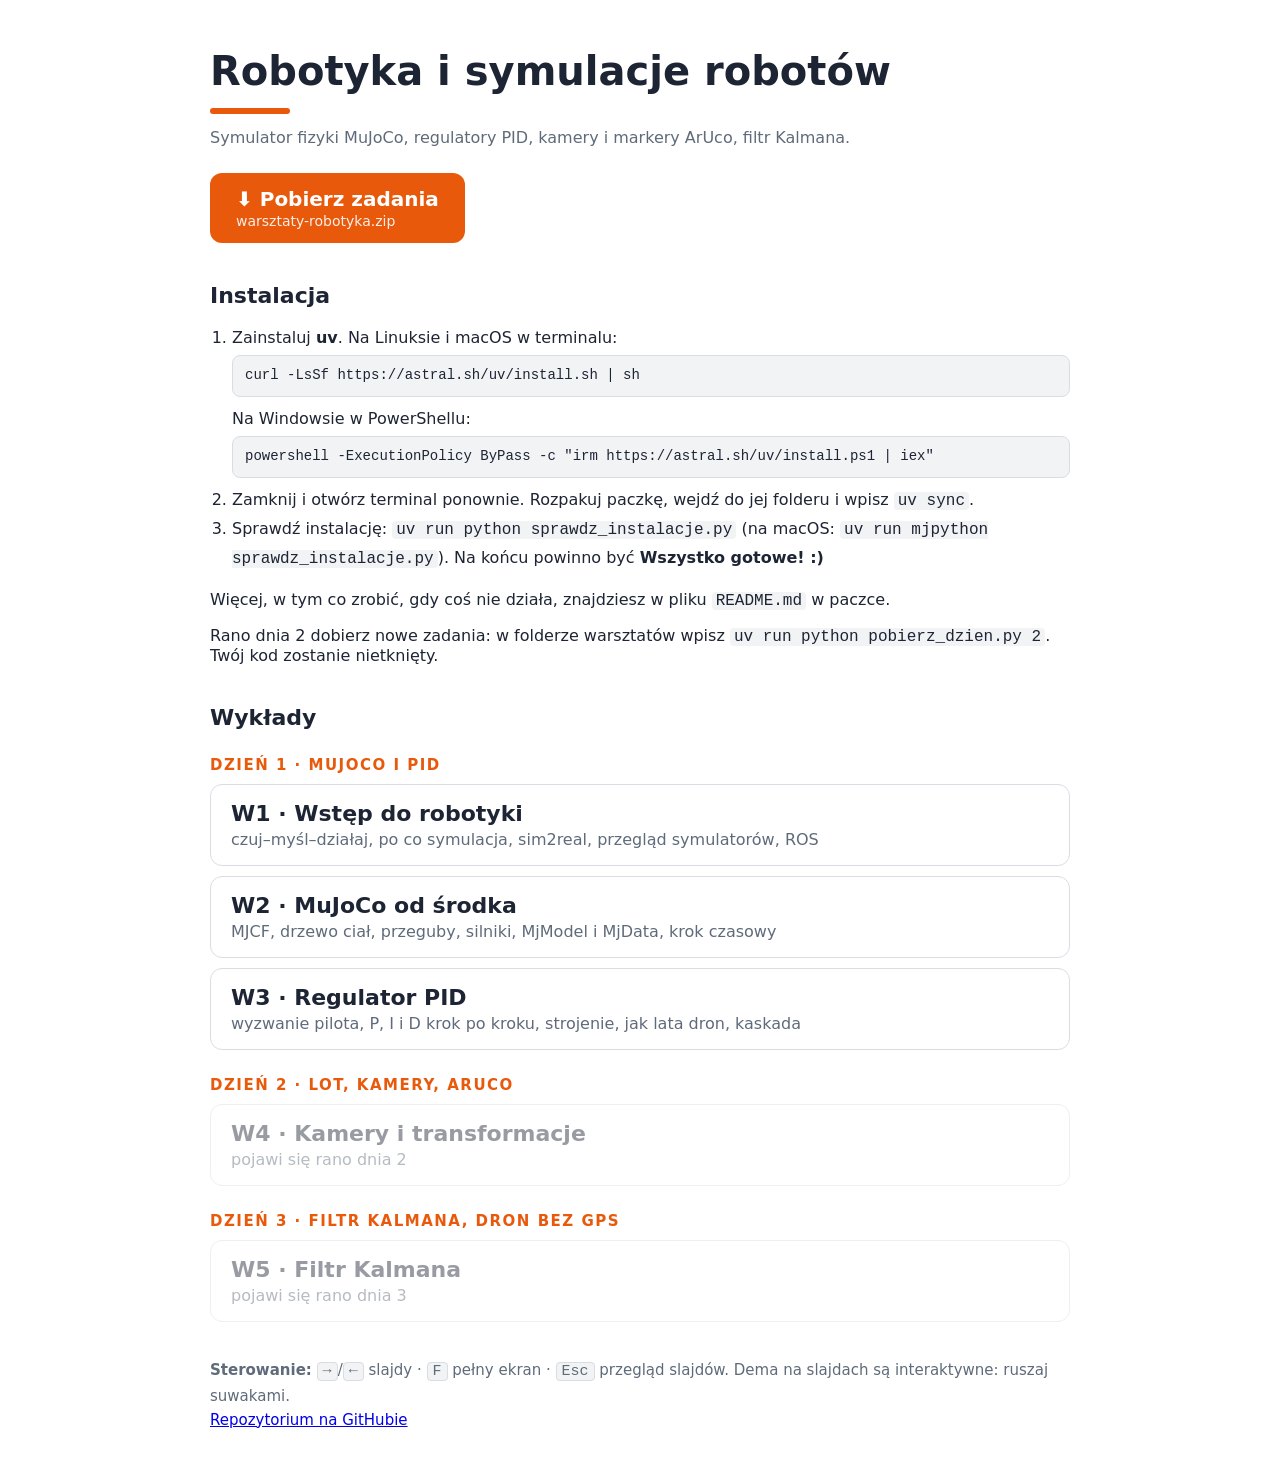
==== docs/index.html @ e94f33af "Strona z wykładami dnia 1" ====
<!doctype html>
<html lang="pl">
<head>
  <meta charset="utf-8">
  <meta name="viewport" content="width=device-width, initial-scale=1">
  <title>Robotyka i symulacje robotów</title>
  <link rel="stylesheet" href="wspolne/motyw.css">
  <style>
    html, body { background: #fff; }
    body { font-family: var(--font); color: var(--tekst); margin: 0; padding: 48px 16px; overflow-wrap: anywhere; }
    main { max-width: 860px; margin: 0 auto; }
    h1 { font-size: clamp(30px, 6vw, 40px); margin: 0 0 6px; }
    h1::after { content: ""; display: block; width: 80px; height: 6px; background: var(--akcent); border-radius: 3px; margin-top: 14px; }
    h2 { font-size: 22px; margin: 40px 0 8px; }
    .podtytul { color: var(--szary); margin: 14px 0 0; }
    .pobierz { display: inline-block; margin-top: 26px; background: var(--akcent); color: #fff; text-decoration: none;
               font-weight: 700; font-size: 20px; padding: 14px 26px; border-radius: 12px; }
    .pobierz:hover { filter: brightness(1.08); }
    .pobierz small { display: block; font-weight: 400; font-size: 14px; opacity: .9; margin-top: 2px; }
    .dzien { margin-top: 26px; font-weight: 700; letter-spacing: .1em; text-transform: uppercase; color: var(--akcent); font-size: 15px; }
    .wyklad { display: block; text-decoration: none; color: inherit; border: 1px solid var(--linia); border-radius: 12px;
              padding: 16px 20px; margin-top: 10px; background: #fff; }
    a.wyklad:hover { border-color: var(--akcent); }
    .wyklad b { font-size: 22px; }
    .wyklad span { display: block; color: var(--szary); margin-top: 4px; }
    .brak { opacity: .45; }
    ol { line-height: 1.7; padding-left: 22px; }
    pre { background: var(--kod-tlo); border: 1px solid var(--linia); border-radius: 8px; padding: 8px 12px; overflow-x: auto;
          font-family: var(--mono); font-size: 14px; margin: 4px 0 8px; }
    code { font-family: var(--mono); background: var(--kod-tlo); border-radius: 4px; padding: 0 4px; }
    pre code { background: none; padding: 0; }
    .wskazowki { margin-top: 36px; color: var(--szary); font-size: 15px; line-height: 1.6; }
    kbd { font-family: var(--mono); background: var(--kod-tlo); border: 1px solid var(--linia); border-radius: 4px; padding: 0 5px; }
  </style>
</head>
<body>
<main>
  <h1>Robotyka i symulacje robotów</h1>
  <p class="podtytul">Symulator fizyki MuJoCo, regulatory PID, kamery i markery ArUco, filtr Kalmana.</p>

  <a class="pobierz" href="https://github.com/PiotrJunior/warsztaty-robotyka/raw/main/warsztaty-robotyka.zip">⬇ Pobierz zadania<small>warsztaty-robotyka.zip</small></a>

  <h2>Instalacja</h2>
  <ol>
    <li>Zainstaluj <b>uv</b>. Na Linuksie i macOS w terminalu:
      <pre><code>curl -LsSf https://astral.sh/uv/install.sh | sh</code></pre>
      Na Windowsie w PowerShellu:
      <pre><code>powershell -ExecutionPolicy ByPass -c "irm https://astral.sh/uv/install.ps1 | iex"</code></pre></li>
    <li>Zamknij i otwórz terminal ponownie. Rozpakuj paczkę, wejdź do jej folderu i wpisz <code>uv sync</code>.</li>
    <li>Sprawdź instalację: <code>uv run python sprawdz_instalacje.py</code> (na macOS: <code>uv run mjpython sprawdz_instalacje.py</code>).
      Na końcu powinno być <b>Wszystko gotowe! :)</b></li>
  </ol>
  <p>Więcej, w tym co zrobić, gdy coś nie działa, znajdziesz w pliku <code>README.md</code> w paczce.</p>
  <p>Rano dnia 2 dobierz nowe zadania: w folderze warsztatów wpisz <code>uv run python pobierz_dzien.py 2</code>. Twój kod zostanie nietknięty.</p>

  <h2>Wykłady</h2>
  <div class="dzien">Dzień 1 · MuJoCo i PID</div>
  <a class="wyklad" href="w1_wstep.html"><b>W1 · Wstęp do robotyki</b><span>czuj–myśl–działaj, po co symulacja, sim2real, przegląd symulatorów, ROS</span></a>
  <a class="wyklad" href="w2_mujoco.html"><b>W2 · MuJoCo od środka</b><span>MJCF, drzewo ciał, przeguby, silniki, MjModel i MjData, krok czasowy</span></a>
  <a class="wyklad" href="w3_pid.html"><b>W3 · Regulator PID</b><span>wyzwanie pilota, P, I i D krok po kroku, strojenie, jak lata dron, kaskada</span></a>
  <div class="dzien">Dzień 2 · lot, kamery, ArUco</div>
  <div class="wyklad brak"><b>W4 · Kamery i transformacje</b><span>pojawi się rano dnia 2</span></div>
  <div class="dzien">Dzień 3 · filtr Kalmana, dron bez GPS</div>
  <div class="wyklad brak"><b>W5 · Filtr Kalmana</b><span>pojawi się rano dnia 3</span></div>

  <div class="wskazowki">
    <b>Sterowanie:</b> <kbd>→</kbd>/<kbd>←</kbd> slajdy · <kbd>F</kbd> pełny ekran · <kbd>Esc</kbd> przegląd slajdów.
    Dema na slajdach są interaktywne: ruszaj suwakami.<br>
    <a href="https://github.com/PiotrJunior/warsztaty-robotyka">Repozytorium na GitHubie</a>
  </div>
</main>
</body>
</html>
---- docs/wspolne/motyw.css ----
/* Motyw slajdów warsztatów - jasny, czytelny na rzutniku. */
:root {
  --tlo: #fbfaf7;
  --tekst: #1d2433;
  --szary: #5f6b7a;
  --linia: #d9dde3;
  --karta: #ffffff;
  --akcent: #e8590c;   /* pomarańczowy - główny akcent */
  --niebieski: #1c7ed6;
  --zielony: #2b8a3e;
  --czerwony: #c92a2a;
  --fiolet: #7048e8;
  --zolty: #f08c00;
  --kod-tlo: #f1f3f5;
  --font: "Inter", system-ui, -apple-system, "Segoe UI", Roboto, "Helvetica Neue", Arial, sans-serif;
  --mono: "JetBrains Mono", ui-monospace, "SF Mono", Menlo, Consolas, monospace;
}

html, body { background: var(--tlo); }
.reveal-viewport { background: var(--tlo); }
.reveal { font-family: var(--font); font-size: 30px; color: var(--tekst); }
.reveal .slides { text-align: left; }
.reveal .slides section { height: 100%; padding: 8px 12px; box-sizing: border-box; }

.reveal h1, .reveal h2, .reveal h3 { font-family: var(--font); color: var(--tekst); text-transform: none; letter-spacing: -0.01em; margin: 0 0 18px; line-height: 1.1; }
.reveal h1 { font-size: 64px; font-weight: 800; }
.reveal h2 { font-size: 44px; font-weight: 750; }
.reveal h2::after { content: ""; display: block; width: 64px; height: 5px; background: var(--akcent); border-radius: 3px; margin-top: 12px; }
.reveal h3 { font-size: 30px; font-weight: 700; margin-bottom: 10px; }
.reveal p { margin: 0 0 14px; line-height: 1.4; }
.reveal ul, .reveal ol { display: block; margin: 0 0 0 1.1em; }
.reveal li { margin: 0 0 10px; line-height: 1.35; }
.reveal li::marker { color: var(--akcent); }
.reveal a { color: var(--niebieski); }
.reveal strong, .reveal b { font-weight: 700; }
.reveal em { color: var(--akcent); font-style: normal; font-weight: 600; }
.reveal code { font-family: var(--mono); font-size: 0.85em; background: var(--kod-tlo); padding: 1px 6px; border-radius: 5px; }
.reveal pre { width: 100%; margin: 0 0 14px; box-shadow: none; font-size: 21px; line-height: 1.45; }
.reveal pre code { padding: 16px 20px; border-radius: 10px; max-height: 560px; background: #1f2430; }
.reveal table { border-collapse: collapse; font-size: 23px; width: 100%; }
.reveal table th { text-align: left; border-bottom: 2px solid var(--tekst); padding: 8px 10px; }
.reveal table td { border-bottom: 1px solid var(--linia); padding: 8px 10px; vertical-align: top; }
.reveal img, .reveal video { max-width: 100%; border-radius: 10px; }
.reveal .slide-number { background: transparent; color: var(--szary); font-size: 16px; }
.reveal .controls { color: var(--akcent); }
.reveal .progress { color: var(--akcent); height: 4px; }

/* ---------- układ */
.kolumny { display: grid; grid-template-columns: 1fr 1fr; gap: 32px; align-items: start; }
.kolumny.k3 { grid-template-columns: repeat(3, 1fr); gap: 22px; }
.kolumny.k4 { grid-template-columns: repeat(4, 1fr); gap: 18px; }
.kolumny.szeroka-lewa { grid-template-columns: 1.5fr 1fr; }
.kolumny.szeroka-prawa { grid-template-columns: 1fr 1.5fr; }
.kolumny.srodek { align-items: center; }
.karta { background: var(--karta); border: 1px solid var(--linia); border-radius: 14px; padding: 16px 20px; box-shadow: 0 1px 2px rgba(0,0,0,.04); }
.karta h3 { font-size: 26px; margin-bottom: 8px; }
.karta p, .karta li { font-size: 22px; }
.karta.akcent { border-top: 5px solid var(--akcent); }
.karta.niebieska { border-top: 5px solid var(--niebieski); }
.karta.zielona { border-top: 5px solid var(--zielony); }
.karta.fioletowa { border-top: 5px solid var(--fiolet); }
.karta.czerwona { border-top: 5px solid var(--czerwony); }
.male { font-size: 22px; }
.bmale { font-size: 18px; }
.szary { color: var(--szary); }
.srodek-tekst { text-align: center; }
.duze { font-size: 40px; font-weight: 700; line-height: 1.25; }
.wielka-liczba { font-size: 72px; font-weight: 800; color: var(--akcent); line-height: 1; }
.tag { display: inline-block; font-size: 17px; font-weight: 600; padding: 2px 10px; border-radius: 999px; background: #fff0e6; color: var(--akcent); margin-right: 6px; }
.tag.n { background: #e7f5ff; color: var(--niebieski); }
.tag.z { background: #ebfbee; color: var(--zielony); }
.tag.f { background: #f3f0ff; color: var(--fiolet); }
.ramka { border-left: 5px solid var(--akcent); background: #fff4eb; padding: 12px 18px; border-radius: 0 10px 10px 0; margin: 10px 0; font-size: 24px; }
.ramka.n { border-color: var(--niebieski); background: #edf6ff; }
.ramka.z { border-color: var(--zielony); background: #effaf1; }
.podpis { font-size: 17px; color: var(--szary); margin-top: 6px; }
.odstep { height: 18px; }
.ikona { font-size: 44px; line-height: 1; margin-bottom: 6px; }

/* slajd tytułowy / sekcji */
.reveal section.tytul { display: flex !important; flex-direction: column; justify-content: center; padding-left: 70px; }
.reveal section.tytul h1 { font-size: 76px; margin-bottom: 14px; }
.reveal section.tytul h1::after { content: ""; display: block; width: 120px; height: 8px; background: var(--akcent); border-radius: 4px; margin-top: 22px; }
.reveal section.tytul .podtytul { font-size: 32px; color: var(--szary); }
.reveal section.tytul .numer { font-size: 22px; font-weight: 700; letter-spacing: .12em; color: var(--akcent); text-transform: uppercase; margin-bottom: 10px; }
.reveal section.pytanie { display: flex !important; flex-direction: column; justify-content: center; align-items: center; text-align: center; }
.reveal section.pytanie .duze { font-size: 56px; max-width: 1000px; }

/* filmy z symulacji */
.film { width: 100%; border-radius: 12px; display: block; background: #000; }

/* ---------- interaktywne dema */
.demo { display: grid; gap: 14px; font-size: 20px; }
.demo canvas { width: 100%; display: block; background: #fff; border: 1px solid var(--linia); border-radius: 10px; }
.demo .sterowanie { display: flex; flex-wrap: wrap; gap: 10px 22px; align-items: center; }
.demo label.suwak { display: grid; grid-template-columns: auto 160px 64px; gap: 8px; align-items: center; font-weight: 600; }
.demo label.suwak .wartosc { font-family: var(--mono); font-size: 18px; text-align: right; color: var(--szary); }
.demo label.suwak.p { color: var(--czerwony); }
.demo label.suwak.i { color: var(--zielony); }
.demo label.suwak.d { color: var(--niebieski); }
.demo input[type=range] { width: 160px; accent-color: var(--akcent); }
.demo label.przelacznik { display: flex; align-items: center; gap: 6px; font-weight: 600; cursor: pointer; }
.demo input[type=checkbox] { width: 20px; height: 20px; accent-color: var(--akcent); }
.demo button { font: inherit; font-size: 18px; font-weight: 600; padding: 6px 14px; border-radius: 8px; border: 1px solid var(--linia); background: #fff; color: var(--tekst); cursor: pointer; }
.demo button:hover { border-color: var(--akcent); color: var(--akcent); }
.demo button.glowny { background: var(--akcent); border-color: var(--akcent); color: #fff; }
.demo .wyniki { font-family: var(--mono); font-size: 18px; color: var(--tekst); background: var(--kod-tlo); padding: 8px 12px; border-radius: 8px; white-space: pre; min-height: 1.4em; }
.demo .uklad { display: grid; grid-template-columns: 300px 1fr; gap: 14px; }
.demo .wykresy { display: grid; gap: 8px; }

/* diagramy SVG */
svg.diagram { width: 100%; height: auto; font-family: var(--font); }
svg.diagram text { fill: var(--tekst); }
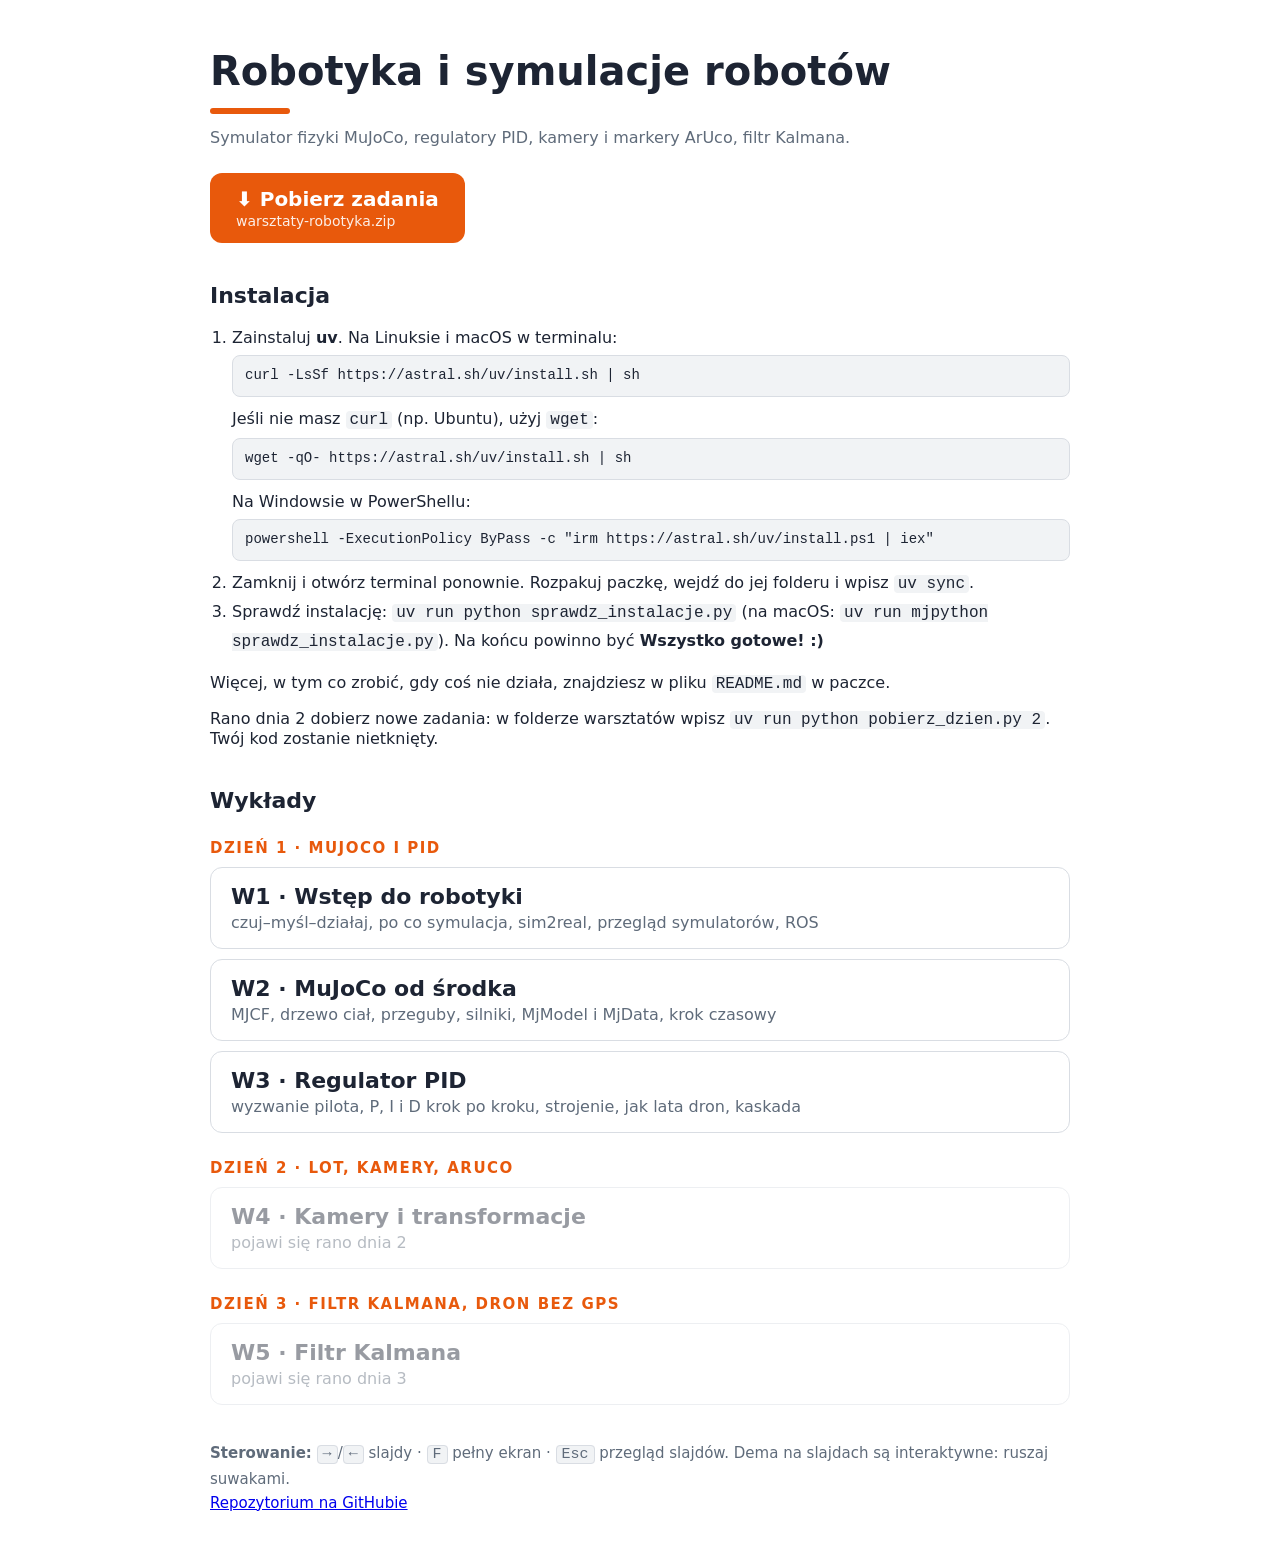
==== commit e7ec348c: "Instalacja uv przez wget (Ubuntu bez curl)" ====
--- a/docs/index.html
+++ b/docs/index.html
@@ -44,6 +44,8 @@
   <ol>
     <li>Zainstaluj <b>uv</b>. Na Linuksie i macOS w terminalu:
       <pre><code>curl -LsSf https://astral.sh/uv/install.sh | sh</code></pre>
+      Jeśli nie masz <code>curl</code> (np. Ubuntu), użyj <code>wget</code>:
+      <pre><code>wget -qO- https://astral.sh/uv/install.sh | sh</code></pre>
       Na Windowsie w PowerShellu:
       <pre><code>powershell -ExecutionPolicy ByPass -c "irm https://astral.sh/uv/install.ps1 | iex"</code></pre></li>
     <li>Zamknij i otwórz terminal ponownie. Rozpakuj paczkę, wejdź do jej folderu i wpisz <code>uv sync</code>.</li>
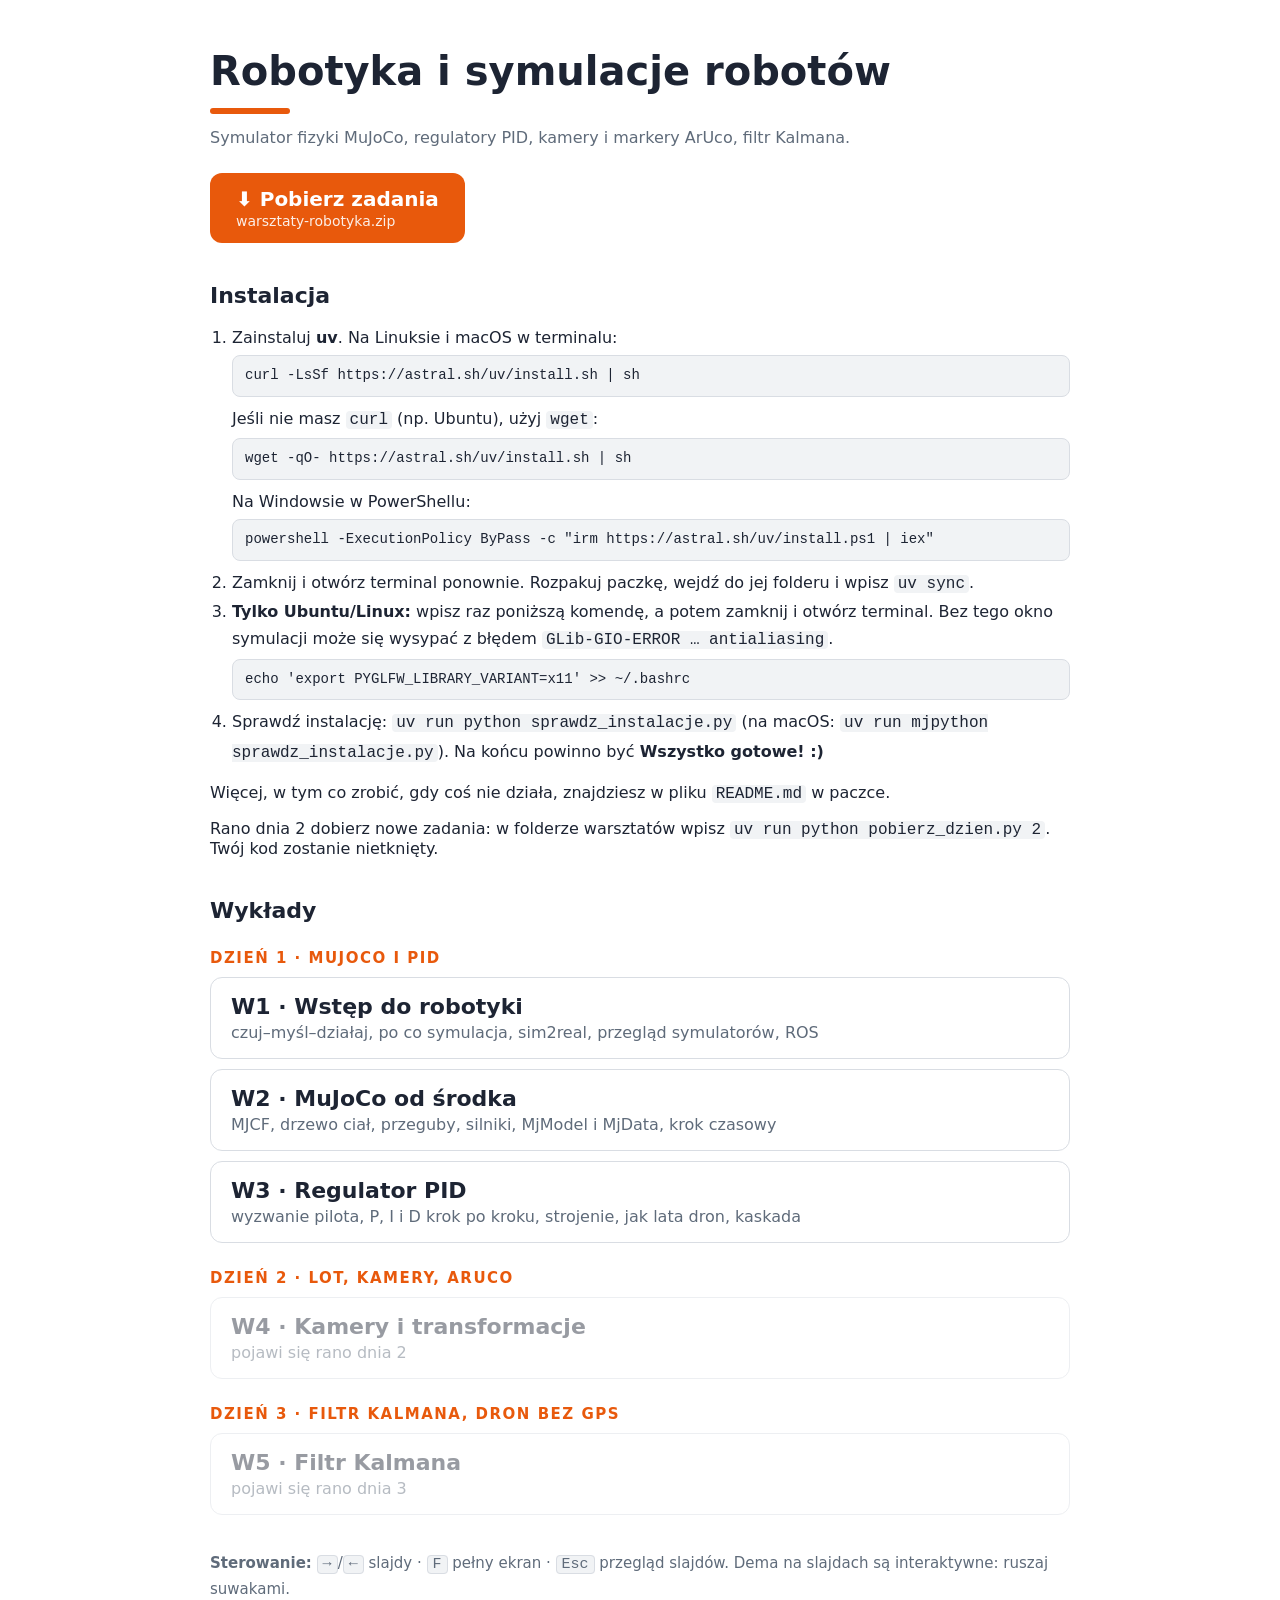
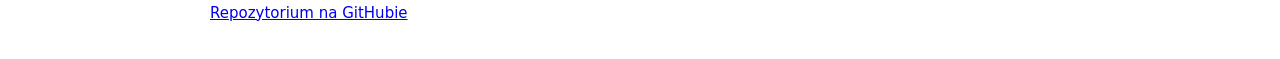
==== commit a010f3b4: "Ubuntu: PYGLFW_LIBRARY_VARIANT=x11 (błąd GLib-GIO antialiasing)" ====
--- a/docs/index.html
+++ b/docs/index.html
@@ -49,6 +49,9 @@
       Na Windowsie w PowerShellu:
       <pre><code>powershell -ExecutionPolicy ByPass -c "irm https://astral.sh/uv/install.ps1 | iex"</code></pre></li>
     <li>Zamknij i otwórz terminal ponownie. Rozpakuj paczkę, wejdź do jej folderu i wpisz <code>uv sync</code>.</li>
+    <li><b>Tylko Ubuntu/Linux:</b> wpisz raz poniższą komendę, a potem zamknij i otwórz terminal. Bez tego okno symulacji
+      może się wysypać z błędem <code>GLib-GIO-ERROR … antialiasing</code>.
+      <pre><code>echo 'export PYGLFW_LIBRARY_VARIANT=x11' >> ~/.bashrc</code></pre></li>
     <li>Sprawdź instalację: <code>uv run python sprawdz_instalacje.py</code> (na macOS: <code>uv run mjpython sprawdz_instalacje.py</code>).
       Na końcu powinno być <b>Wszystko gotowe! :)</b></li>
   </ol>
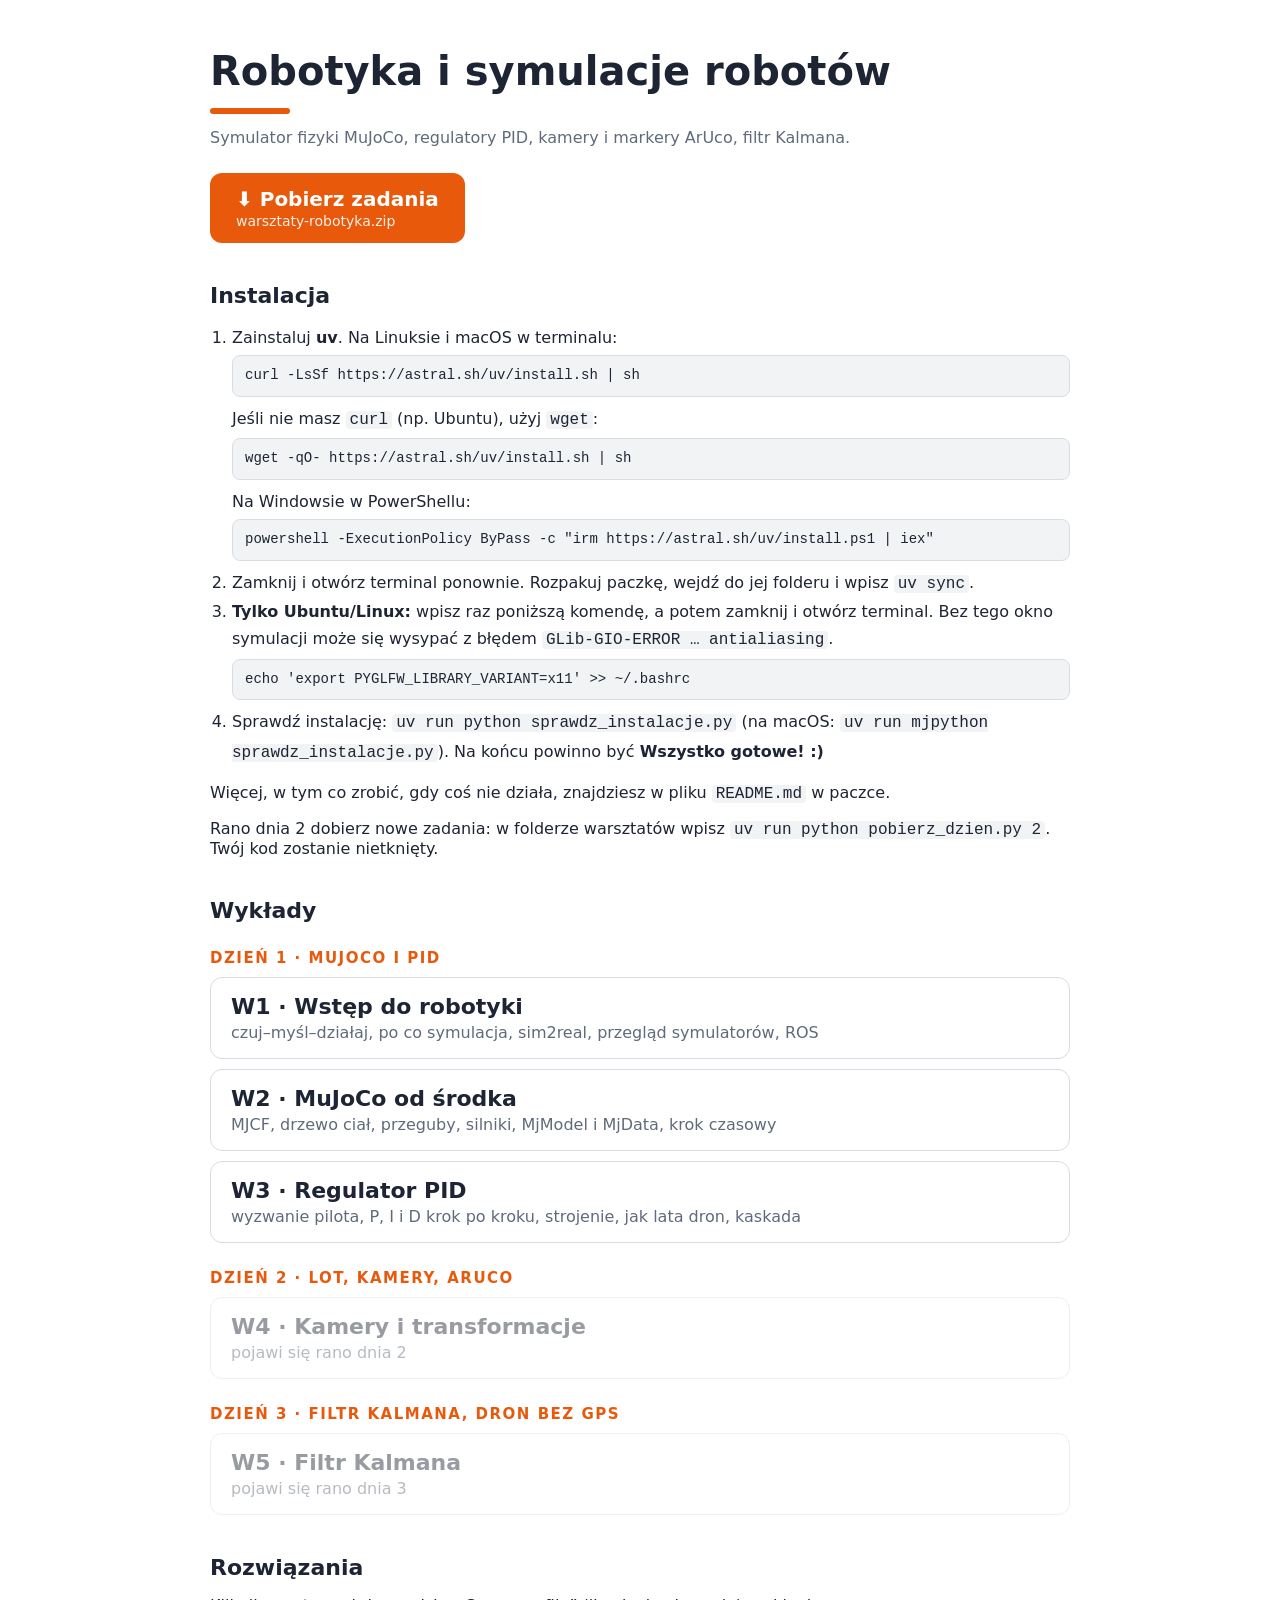
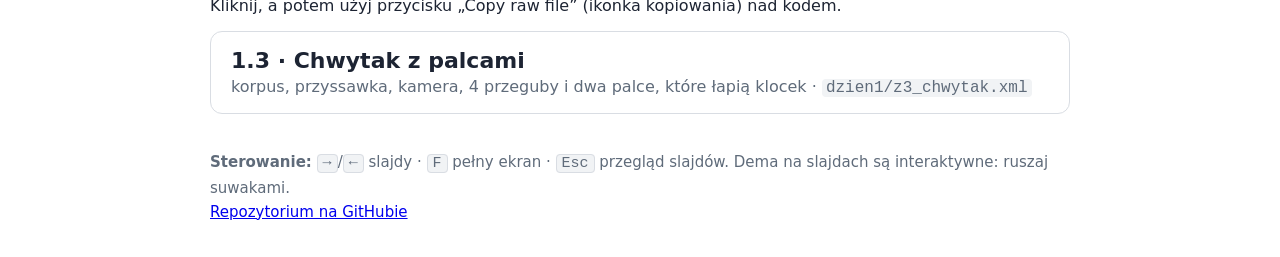
==== commit 0991d7e7: "Rozwiązanie 1.3: chwytak z palcami Co-Authored-By: Claude Opus 5.5 <noreply@anthropic.com>" ====
--- a/docs/index.html
+++ b/docs/index.html
@@ -68,6 +68,10 @@
   <div class="dzien">Dzień 3 · filtr Kalmana, dron bez GPS</div>
   <div class="wyklad brak"><b>W5 · Filtr Kalmana</b><span>pojawi się rano dnia 3</span></div>
 
+  <h2>Rozwiązania</h2>
+  <p>Kliknij, a potem użyj przycisku „Copy raw file” (ikonka kopiowania) nad kodem.</p>
+  <a class="wyklad" href="https://github.com/PiotrJunior/warsztaty-robotyka/blob/main/rozwiazania/dzien1/z3_chwytak.xml"><b>1.3 · Chwytak z palcami</b><span>korpus, przyssawka, kamera, 4 przeguby i dwa palce, które łapią klocek · <code>dzien1/z3_chwytak.xml</code></span></a>
+
   <div class="wskazowki">
     <b>Sterowanie:</b> <kbd>→</kbd>/<kbd>←</kbd> slajdy · <kbd>F</kbd> pełny ekran · <kbd>Esc</kbd> przegląd slajdów.
     Dema na slajdach są interaktywne: ruszaj suwakami.<br>
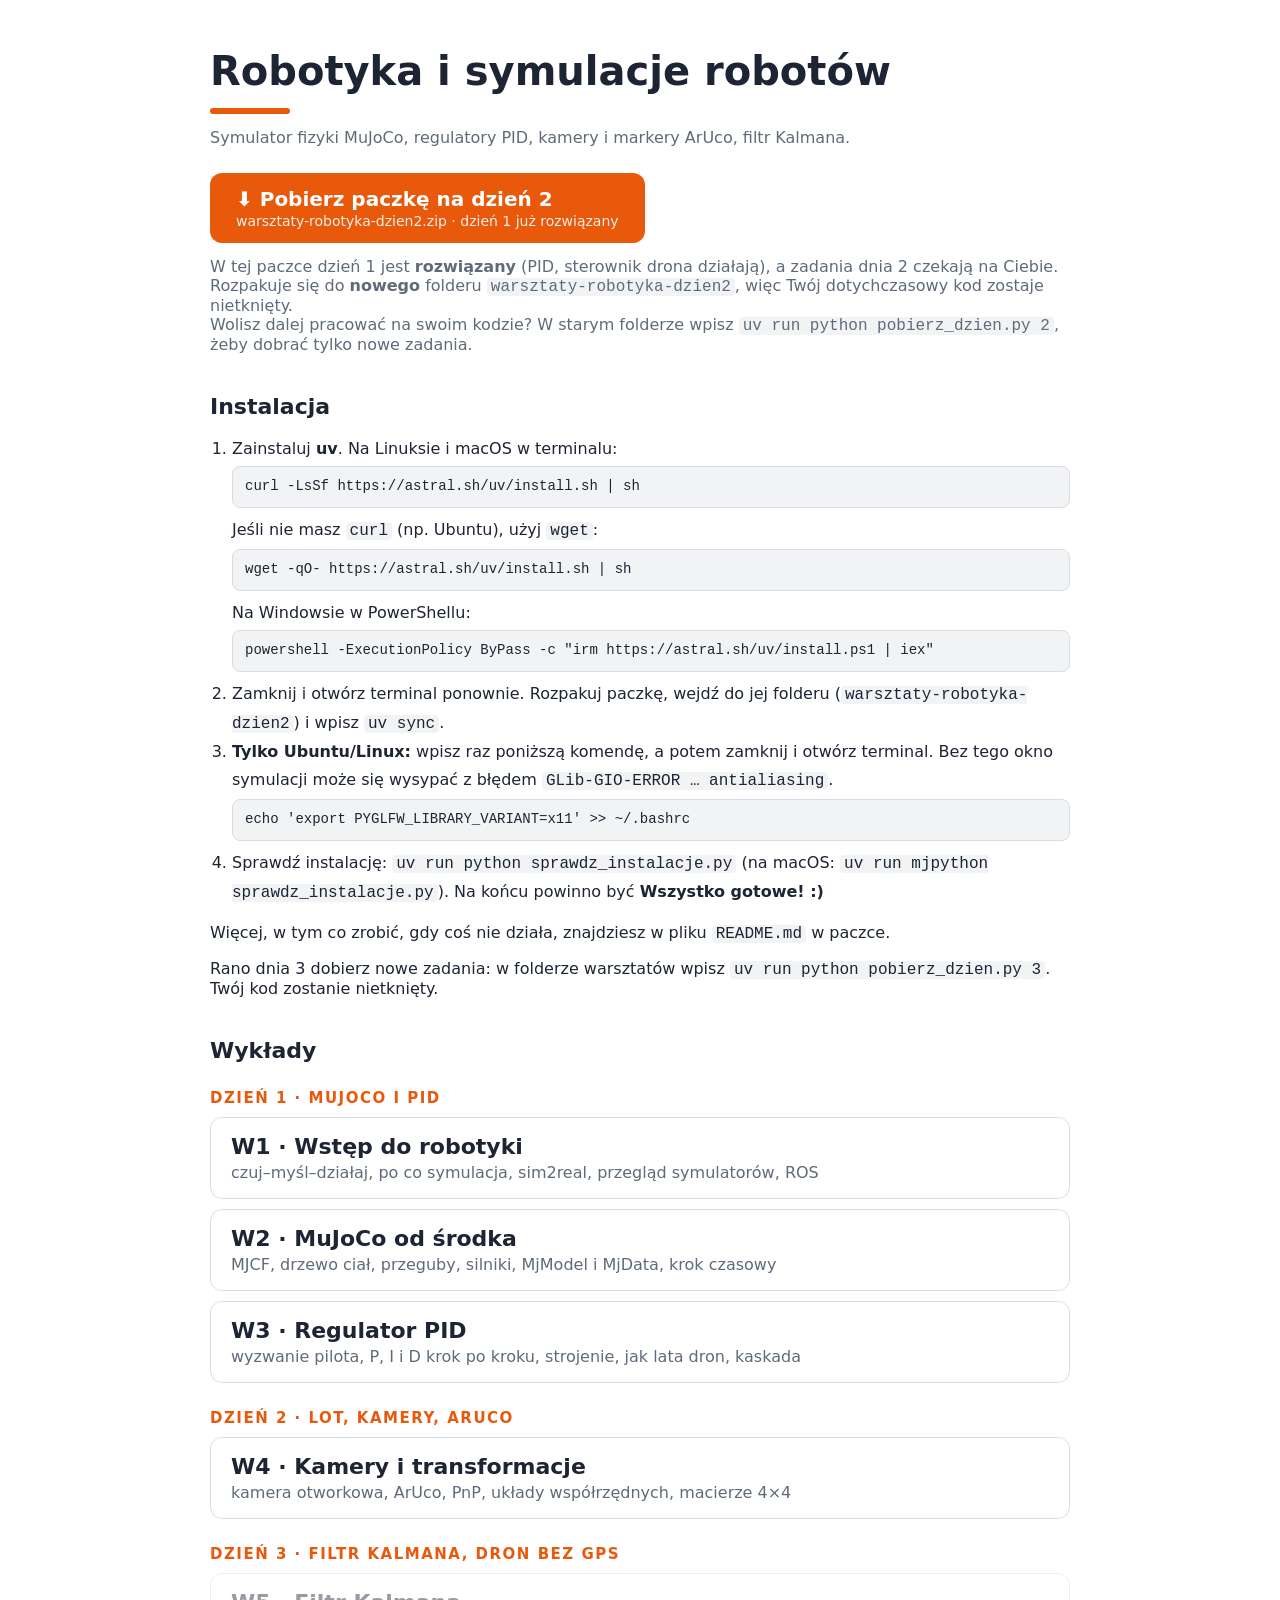
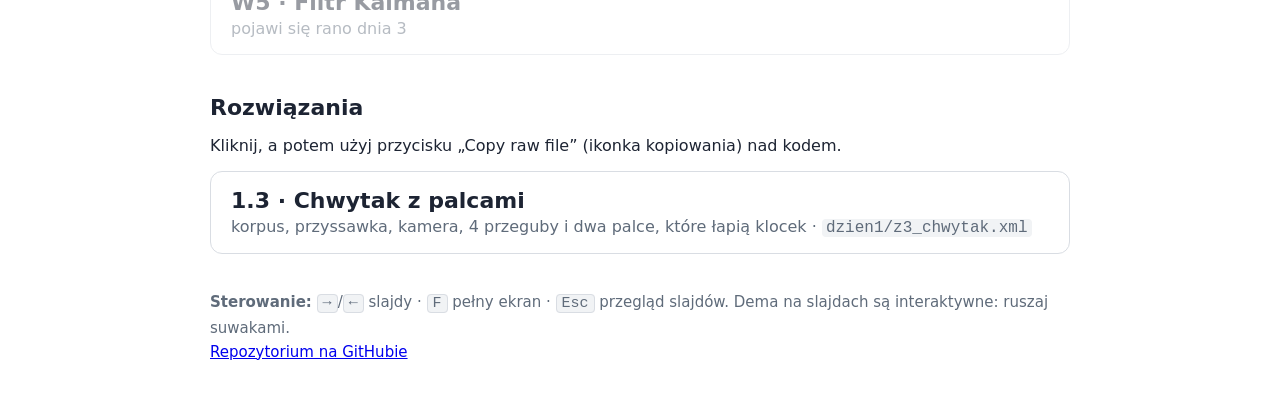
==== commit b638c23a: "Dzień 2: paczka z rozwiązanym dniem 1, dzien2.zip, wykład W4 Paczka dnia 1 przebudowana: blokada obr" ====
--- a/docs/index.html
+++ b/docs/index.html
@@ -38,7 +38,8 @@
   <h1>Robotyka i symulacje robotów</h1>
   <p class="podtytul">Symulator fizyki MuJoCo, regulatory PID, kamery i markery ArUco, filtr Kalmana.</p>
 
-  <a class="pobierz" href="https://github.com/PiotrJunior/warsztaty-robotyka/raw/main/warsztaty-robotyka.zip">⬇ Pobierz zadania<small>warsztaty-robotyka.zip</small></a>
+  <a class="pobierz" href="https://github.com/PiotrJunior/warsztaty-robotyka/raw/main/warsztaty-robotyka-dzien2.zip">⬇ Pobierz paczkę na dzień 2<small>warsztaty-robotyka-dzien2.zip · dzień 1 już rozwiązany</small></a>
+  <p class="podtytul">W tej paczce dzień 1 jest <b>rozwiązany</b> (PID, sterownik drona działają), a zadania dnia 2 czekają na Ciebie. Rozpakuje się do <b>nowego</b> folderu <code>warsztaty-robotyka-dzien2</code>, więc Twój dotychczasowy kod zostaje nietknięty.<br>Wolisz dalej pracować na swoim kodzie? W starym folderze wpisz <code>uv run python pobierz_dzien.py 2</code>, żeby dobrać tylko nowe zadania.</p>
 
   <h2>Instalacja</h2>
   <ol>
@@ -48,7 +49,7 @@
       <pre><code>wget -qO- https://astral.sh/uv/install.sh | sh</code></pre>
       Na Windowsie w PowerShellu:
       <pre><code>powershell -ExecutionPolicy ByPass -c "irm https://astral.sh/uv/install.ps1 | iex"</code></pre></li>
-    <li>Zamknij i otwórz terminal ponownie. Rozpakuj paczkę, wejdź do jej folderu i wpisz <code>uv sync</code>.</li>
+    <li>Zamknij i otwórz terminal ponownie. Rozpakuj paczkę, wejdź do jej folderu (<code>warsztaty-robotyka-dzien2</code>) i wpisz <code>uv sync</code>.</li>
     <li><b>Tylko Ubuntu/Linux:</b> wpisz raz poniższą komendę, a potem zamknij i otwórz terminal. Bez tego okno symulacji
       może się wysypać z błędem <code>GLib-GIO-ERROR … antialiasing</code>.
       <pre><code>echo 'export PYGLFW_LIBRARY_VARIANT=x11' >> ~/.bashrc</code></pre></li>
@@ -56,7 +57,7 @@
       Na końcu powinno być <b>Wszystko gotowe! :)</b></li>
   </ol>
   <p>Więcej, w tym co zrobić, gdy coś nie działa, znajdziesz w pliku <code>README.md</code> w paczce.</p>
-  <p>Rano dnia 2 dobierz nowe zadania: w folderze warsztatów wpisz <code>uv run python pobierz_dzien.py 2</code>. Twój kod zostanie nietknięty.</p>
+  <p>Rano dnia 3 dobierz nowe zadania: w folderze warsztatów wpisz <code>uv run python pobierz_dzien.py 3</code>. Twój kod zostanie nietknięty.</p>
 
   <h2>Wykłady</h2>
   <div class="dzien">Dzień 1 · MuJoCo i PID</div>
@@ -64,7 +65,7 @@
   <a class="wyklad" href="w2_mujoco.html"><b>W2 · MuJoCo od środka</b><span>MJCF, drzewo ciał, przeguby, silniki, MjModel i MjData, krok czasowy</span></a>
   <a class="wyklad" href="w3_pid.html"><b>W3 · Regulator PID</b><span>wyzwanie pilota, P, I i D krok po kroku, strojenie, jak lata dron, kaskada</span></a>
   <div class="dzien">Dzień 2 · lot, kamery, ArUco</div>
-  <div class="wyklad brak"><b>W4 · Kamery i transformacje</b><span>pojawi się rano dnia 2</span></div>
+  <a class="wyklad" href="w4_kamery.html"><b>W4 · Kamery i transformacje</b><span>kamera otworkowa, ArUco, PnP, układy współrzędnych, macierze 4×4</span></a>
   <div class="dzien">Dzień 3 · filtr Kalmana, dron bez GPS</div>
   <div class="wyklad brak"><b>W5 · Filtr Kalmana</b><span>pojawi się rano dnia 3</span></div>
 
